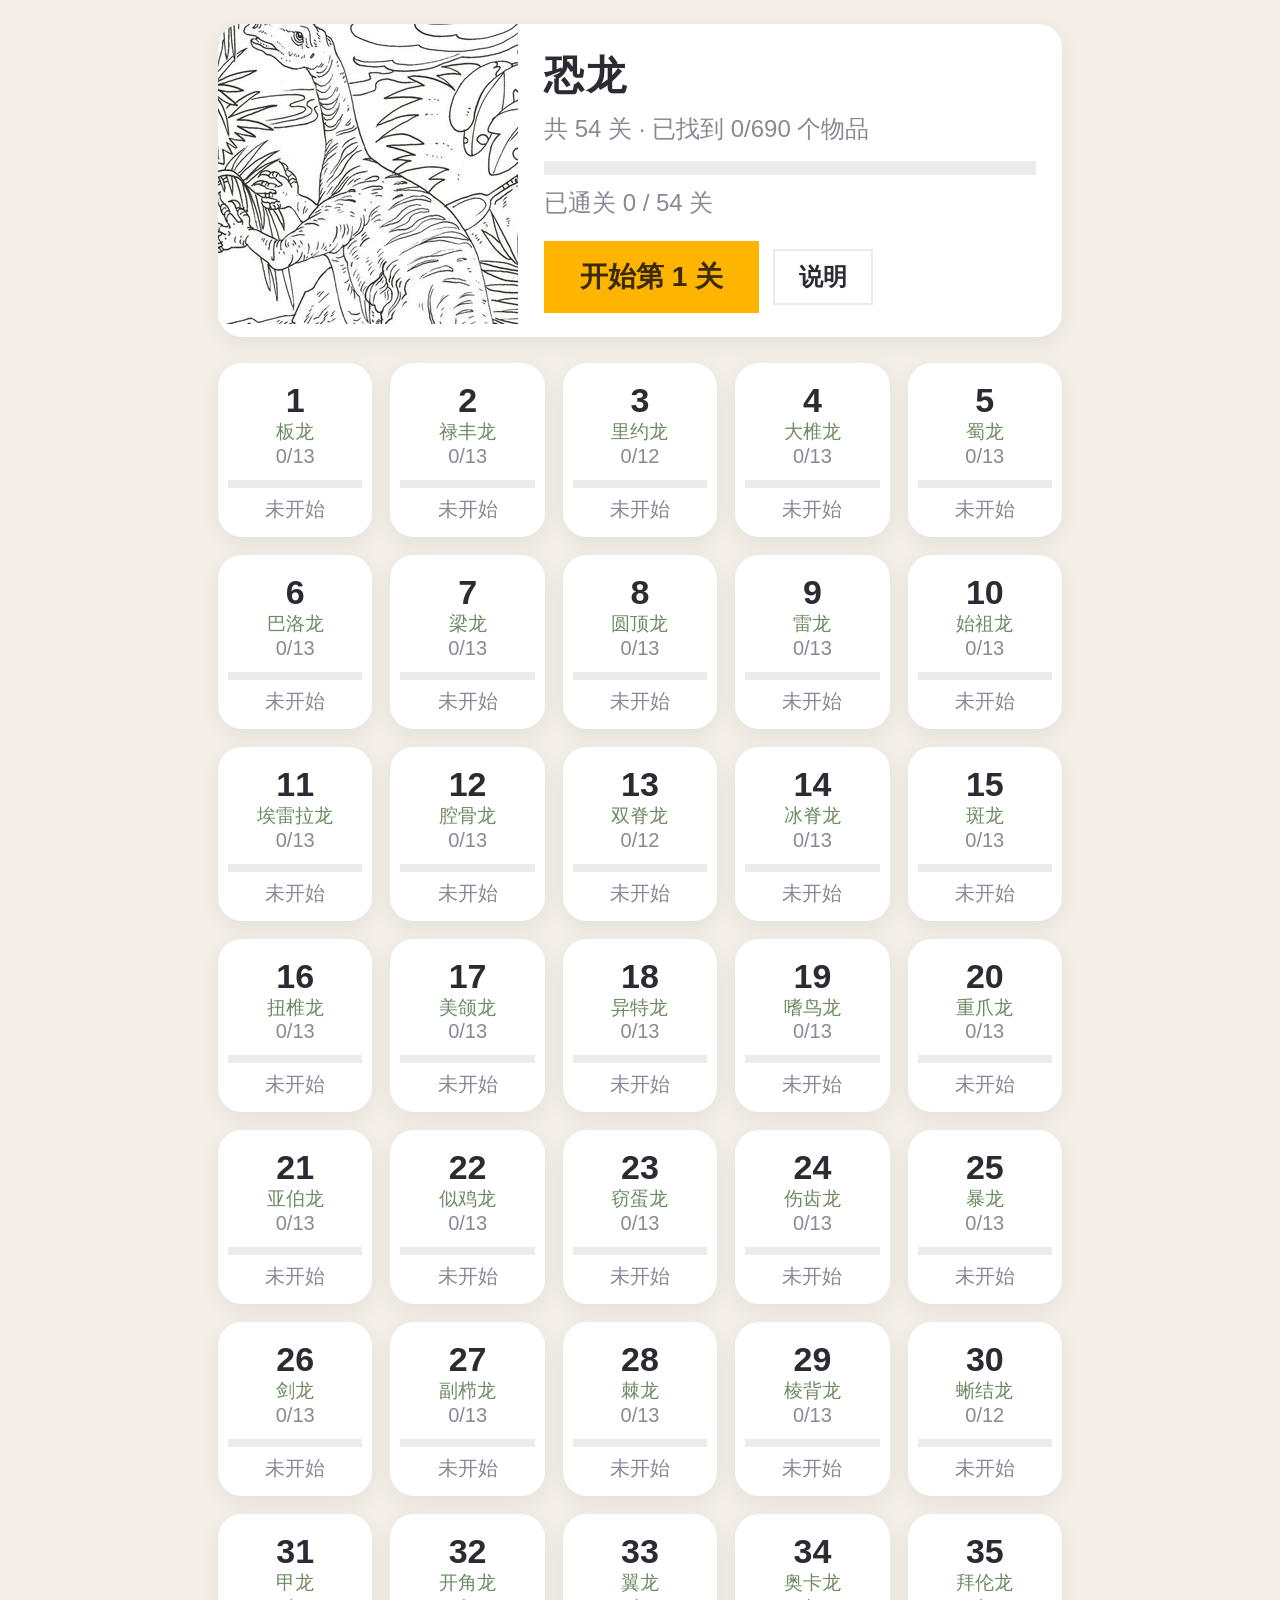
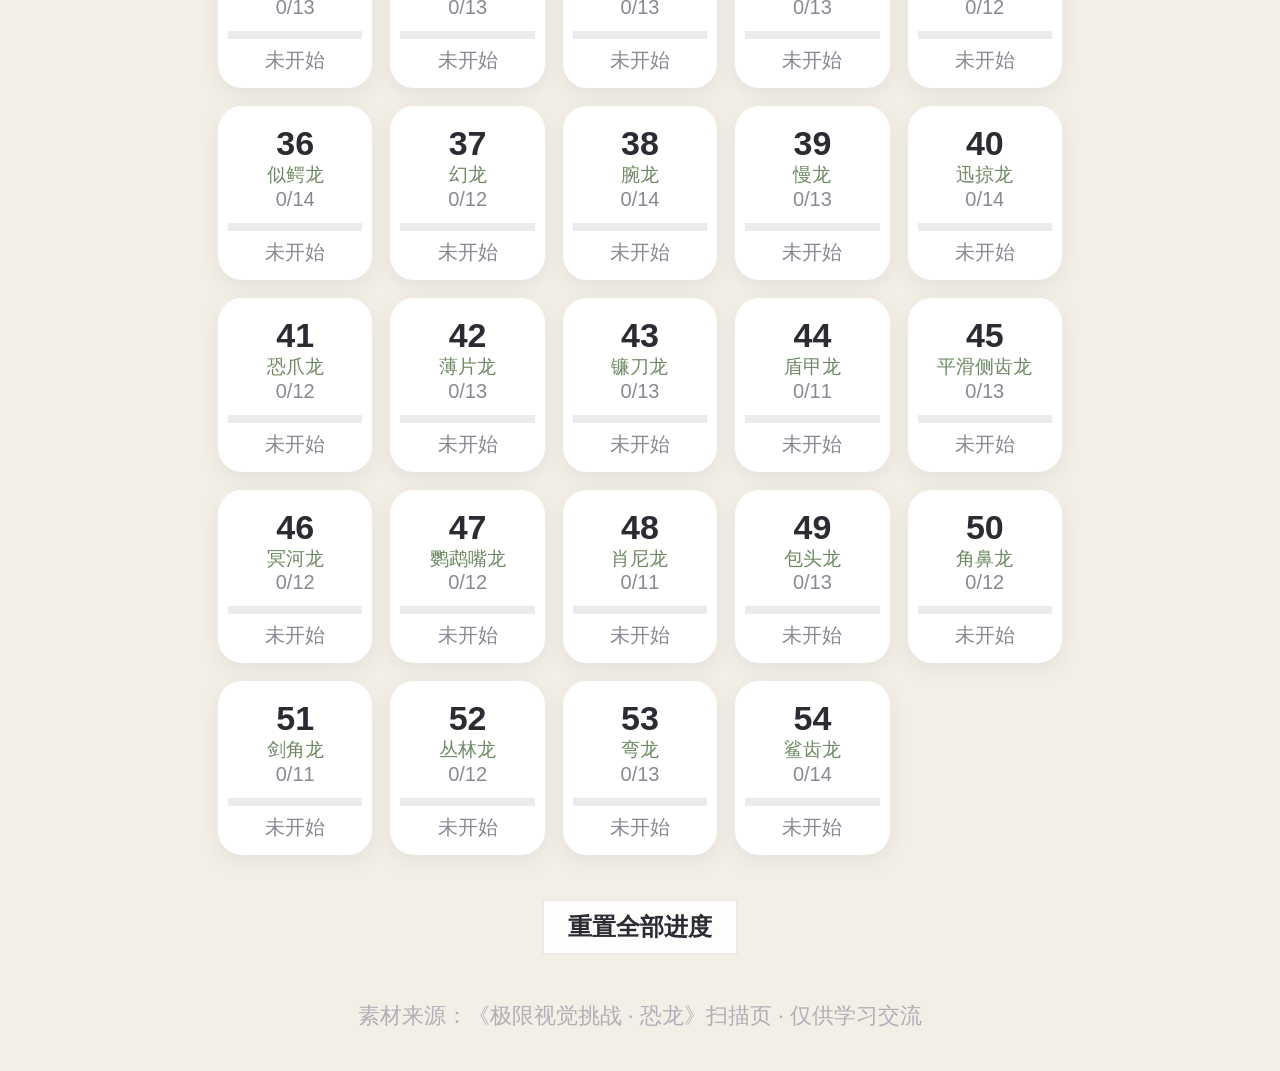
==== index.html @ f108454a "网页版：把站点搬到仓库根目录（去掉 batch 分层，补上 spr 精灵图）" ====
<!DOCTYPE html>
<html lang="zh-CN">
<head>
<meta charset="utf-8">
<meta name="viewport" content="width=device-width, initial-scale=1, viewport-fit=cover">
<title>恐龙 · 找物挑战</title>
<link rel="stylesheet" href="css/app.css">
<script>
document.documentElement.style.setProperty('--rpx', Math.min(1, Math.min(window.innerWidth, 900) / 750) + 'px');
</script>
</head>
<body>
<div class="app">
  <div class="wrap">

    <div class="hero card">
      <img class="hero-cover" id="cover" alt="封面" draggable="false">
      <div class="hero-body">
        <div class="hero-name" id="bookName">恐龙</div>
        <div class="hero-sub" id="heroSub"></div>
        <div class="progress-track"><div class="progress-fill" id="progressFill" style="width:0%"></div></div>
        <div class="hero-meta" id="heroMeta"></div>
        <div class="hero-btns">
          <button class="btn" id="btnContinue">开始第 1 关</button>
          <button class="btn ghost small" id="btnAbout">说明</button>
        </div>
      </div>
    </div>

    <div class="hint" id="hint" hidden></div>

    <div class="grid" id="grid"></div>

    <div class="foot">
      <button class="btn ghost small" id="btnReset">重置全部进度</button>
    </div>

    <div class="copy">素材来源：《极限视觉挑战 · 恐龙》扫描页 · 仅供学习交流</div>
  </div>
</div>

<script src="js/util.js"></script>
<script src="js/store.js"></script>
<script src="js/data.js"></script>
<script src="js/index.js"></script>
</body>
</html>
---- css/app.css ----
/* 网页版样式：由小程序版 app.wxss / index.wxss / play.wxss / about.wxss 转译而来。
   小程序里的 rpx（屏幕宽度 1/750）在网页上等价于 calc(N * var(--rpx))，
   --rpx 由 js/util.js 按窗口宽度算好后写在 :root 上
   （窗口宽 ≥750px 时取 1px，也就是回到小程序的"设计稿尺寸"）。 */

:root {
  --rpx: 1px;
  --bg: #f3efe6;
  --card: #ffffff;
  --ink: #2c2a33;
  --muted: #8b8794;
  --accent: #ffb400;
  --accent-deep: #e08e00;
  --found: #ffc93c;
  /* 分隔线配色：原书是米色纸 + 绿框绿线，这里取协调的绿 */
  --rule: rgba(104, 141, 99, 0.5);
  --frame: rgba(88, 126, 84, 0.75);
  --pane: 900px;   /* 桌面上的最大内容宽度，避免宽屏把画面拉得太散 */
}

* { box-sizing: border-box; }

/* .state / #game 这些元素自己带了 display 值，会盖掉 hidden 属性默认的 display:none，
   结果就是"隐藏"了还占着位置（整页因此被顶高、底栏被截）。这里统一定死。 */
[hidden] { display: none !important; }

html, body {
  margin: 0;
  padding: 0;
}

body {
  background: var(--bg);
  color: var(--ink);
  font-family: -apple-system, BlinkMacSystemFont, "PingFang SC", "Hiragino Sans GB",
               "Microsoft YaHei", "Noto Sans CJK SC", sans-serif;
  -webkit-font-smoothing: antialiased;
  -webkit-tap-highlight-color: transparent;
}

.app {
  width: 100%;
  max-width: var(--pane);
  margin: 0 auto;
  position: relative;
}

/* 手机浏览器：避开刘海和底部横条 */
.wrap {
  padding: calc(24 * var(--rpx)) calc(28 * var(--rpx)) calc(40 * var(--rpx));
  padding-top: calc(24 * var(--rpx) + env(safe-area-inset-top, 0px));
  padding-bottom: calc(40 * var(--rpx) + env(safe-area-inset-bottom, 0px));
}

.card {
  background: var(--card);
  border-radius: calc(24 * var(--rpx));
  box-shadow: 0 calc(6 * var(--rpx)) calc(20 * var(--rpx)) rgba(60, 45, 90, 0.08);
}

.title-lg {
  font-size: calc(44 * var(--rpx));
  font-weight: 700;
  letter-spacing: calc(2 * var(--rpx));
}

.sub {
  font-size: calc(26 * var(--rpx));
  color: var(--muted);
  margin-top: calc(8 * var(--rpx));
}

.btn {
  display: inline-flex;
  align-items: center;
  justify-content: center;
  background: var(--accent);
  color: #3a2c00;
  font-weight: 600;
  border: none;
  cursor: pointer;
  user-select: none;
  border-radius: 999rpx;
  padding: 0 calc(36 * var(--rpx));
  height: calc(72 * var(--rpx));
  line-height: 1;
  font-size: calc(28 * var(--rpx));
  font-family: inherit;
  transition: transform 0.08s ease, filter 0.15s ease;
}

.btn:hover { filter: brightness(1.06); }
.btn:active { transform: scale(0.97); }

.btn.ghost {
  background: rgba(255, 255, 255, 0.9);
  color: var(--ink);
  border: calc(2 * var(--rpx)) solid rgba(0, 0, 0, 0.08);
}

.btn.small {
  height: calc(56 * var(--rpx));
  padding: 0 calc(24 * var(--rpx));
  font-size: calc(24 * var(--rpx));
}

.btn.danger { background: #fdecea; color: #c0392b; border: calc(2 * var(--rpx)) solid rgba(192, 57, 43, 0.18); }

.progress-track {
  height: calc(14 * var(--rpx));
  border-radius: 999rpx;
  background: rgba(0, 0, 0, 0.08);
  overflow: hidden;
}

.progress-fill {
  height: 100%;
  background: linear-gradient(90deg, #ffd24d, #ff9f1c);
  border-radius: 999rpx;
  transition: width 0.3s ease;
}

.copy {
  margin-top: calc(46 * var(--rpx));
  font-size: calc(22 * var(--rpx));
  color: #b3adb8;
  text-align: center;
}

/* ---------------------------------------------------------------- 首页 */
.hero {
  display: flex;
  overflow: hidden;
  margin-bottom: calc(26 * var(--rpx));
}

.hero-cover {
  width: calc(300 * var(--rpx));
  height: calc(300 * var(--rpx));
  flex: none;
  background: #e8e4dc;
  object-fit: cover;
}

.hero-body {
  flex: 1;
  min-width: 0;
  padding: calc(24 * var(--rpx)) calc(26 * var(--rpx));
  display: flex;
  flex-direction: column;
  justify-content: center;
}

.hero-name {
  font-size: calc(40 * var(--rpx));
  font-weight: 700;
  letter-spacing: calc(2 * var(--rpx));
}

.hero-sub {
  font-size: calc(24 * var(--rpx));
  color: var(--muted);
  margin: calc(10 * var(--rpx)) 0 calc(16 * var(--rpx));
}

.hero-meta {
  font-size: calc(24 * var(--rpx));
  color: var(--muted);
  margin-top: calc(12 * var(--rpx));
}

.hero-btns {
  display: flex;
  gap: calc(14 * var(--rpx));
  align-items: center;
  margin-top: calc(22 * var(--rpx));
  flex-wrap: wrap;
}

.hint {
  padding: calc(40 * var(--rpx)) calc(8 * var(--rpx));
  color: var(--muted);
  font-size: calc(27 * var(--rpx));
}

.hint.err { color: #c0392b; }

.grid {
  display: grid;
  grid-template-columns: repeat(4, 1fr);
  gap: calc(18 * var(--rpx));
}

/* 桌面上 4 列会把格子拉得很宽，这里按可用宽度自动多排几列 */
@media (min-width: 640px) {
  .grid { grid-template-columns: repeat(auto-fill, minmax(calc(132 * var(--rpx)), 1fr)); }
}

.lv {
  padding: calc(18 * var(--rpx)) calc(10 * var(--rpx)) calc(14 * var(--rpx));
  text-align: center;
  cursor: pointer;
  transition: transform 0.08s ease, box-shadow 0.15s ease;
}

.lv:hover { transform: translateY(calc(-2 * var(--rpx))); }
.lv:active { transform: scale(0.98); }

.lv.done { background: linear-gradient(160deg, #fff6d8, #ffe9a8); }

.lv.started {
  background: #fffdf5;
  border: calc(2 * var(--rpx)) solid rgba(255, 180, 0, 0.45);
}

.lv-no {
  font-size: calc(34 * var(--rpx));
  font-weight: 700;
}

/* 恐龙名称：原书每页页眉上印的那个名字 */
.lv-name {
  font-size: calc(19 * var(--rpx));
  line-height: 1.15;
  color: #6d8a63;
  margin-top: calc(1 * var(--rpx));
  word-break: break-all;
}

.lv-title {
  font-size: calc(20 * var(--rpx));
  color: var(--muted);
  margin-top: calc(2 * var(--rpx));
}

.lv-bar {
  height: calc(8 * var(--rpx));
  border-radius: 999rpx;
  background: rgba(0, 0, 0, 0.08);
  margin: calc(12 * var(--rpx)) 0 calc(8 * var(--rpx));
  overflow: hidden;
}

.lv-bar-fill {
  height: 100%;
  background: #ffb400;
}

.lv-meta {
  font-size: calc(20 * var(--rpx));
  color: var(--muted);
}

.tag-ok {
  color: #d99a00;
  font-weight: 600;
}

.foot {
  margin-top: calc(44 * var(--rpx));
  display: flex;
  justify-content: center;
}

/* ---------------------------------------------------------------- 游戏页 */
.play {
  height: 100vh;
  height: 100dvh;
  display: flex;
  flex-direction: column;
  overflow: hidden auto;
  background: var(--bg);
}

.topbar {
  height: calc(92 * var(--rpx));
  display: flex;
  align-items: center;
  padding: 0 calc(16 * var(--rpx));
  gap: calc(10 * var(--rpx));
  flex: none;
}

.tb-btn {
  font-size: calc(26 * var(--rpx));
  padding: calc(10 * var(--rpx)) calc(20 * var(--rpx));
  border-radius: 999rpx;
  background: rgba(255, 255, 255, 0.9);
  color: var(--ink);
  border: calc(2 * var(--rpx)) solid rgba(0, 0, 0, 0.06);
  cursor: pointer;
  user-select: none;
  white-space: nowrap;
}

.tb-btn:active { transform: scale(0.97); }

.tb-btn.hint-btn {
  background: var(--accent);
  color: #3a2c00;
  border-color: transparent;
  font-weight: 600;
}

.tb-title {
  flex: 1;
  min-width: 0;
  font-size: calc(28 * var(--rpx));
  font-weight: 700;
  overflow: hidden;
  white-space: nowrap;
  text-overflow: ellipsis;
}

.tb-count {
  font-size: calc(26 * var(--rpx));
  color: var(--muted);
  margin-right: calc(6 * var(--rpx));
  white-space: nowrap;
}

.state {
  flex: 1;
  display: flex;
  align-items: center;
  justify-content: center;
  color: var(--muted);
  font-size: calc(28 * var(--rpx));
  padding: calc(60 * var(--rpx));
  text-align: center;
}

.board {
  flex: none;
  display: flex;
  flex-direction: row;
  align-items: stretch;
  padding: 0 calc(8 * var(--rpx));
}

.stage {
  position: relative;
  flex: 1;
  min-width: 0;
}

.picbox {
  position: absolute;
  /* 边框不改内容盒尺寸：图片正好是 box.width，hot 覆盖块也就正好贴在图上 */
  box-sizing: content-box;
  background: #fff;
  border: calc(3 * var(--rpx)) solid var(--frame);
  border-radius: calc(6 * var(--rpx));
  overflow: hidden;
  box-shadow: 0 calc(8 * var(--rpx)) calc(24 * var(--rpx)) rgba(60, 45, 90, 0.14);
  cursor: crosshair;
  touch-action: manipulation;
}

/* 图片宽高由 js/play.js 按排版结果写成行内样式（和小程序一致） */
.pic { display: block; }

.hot {
  position: absolute;
  overflow: hidden;
  pointer-events: none;
}

.hot img { display: block; }

.pulse {
  position: absolute;
  transform: translate(-50%, -50%);
  border-radius: 999rpx;
  border: calc(6 * var(--rpx)) solid #ffb400;
  box-shadow: 0 0 calc(24 * var(--rpx)) rgba(255, 180, 0, 0.7) inset,
              0 0 calc(20 * var(--rpx)) rgba(255, 180, 0, 0.6);
  animation: pulse 1.3s ease-out infinite;
  pointer-events: none;
}

@keyframes pulse {
  0%   { opacity: 0.95; transform: translate(-50%, -50%) scale(0.72); }
  70%  { opacity: 0.25; transform: translate(-50%, -50%) scale(1.06); }
  100% { opacity: 0;    transform: translate(-50%, -50%) scale(1.12); }
}

/* 点错了：在点的位置闪一个圈。小程序只有短振动，桌面上得看得见 */
.miss {
  position: absolute;
  width: calc(78 * var(--rpx));
  height: calc(78 * var(--rpx));
  margin-left: calc(-39 * var(--rpx));
  margin-top: calc(-39 * var(--rpx));
  border-radius: 50%;
  border: calc(5 * var(--rpx)) solid rgba(206, 74, 74, 0.9);
  box-shadow: 0 0 calc(16 * var(--rpx)) rgba(206, 74, 74, 0.45);
  pointer-events: none;
  animation: miss 0.4s ease-out forwards;
}

@keyframes miss {
  0%   { opacity: 0.95; transform: scale(0.45); }
  100% { opacity: 0;    transform: scale(1.1); }
}

/* 物品栏与主图之间、以及格与格之间的分隔线 */
.sidebar {
  flex: none;
  display: flex;
  flex-direction: column;
  border-left: calc(2 * var(--rpx)) solid var(--rule);
}

.sidecell {
  flex: 1;
  min-height: 0;
  display: flex;
  align-items: center;
  justify-content: center;
  border-bottom: calc(2 * var(--rpx)) solid var(--rule);
}

.sidecell:last-child { border-bottom: none; }

.footblock {
  flex: none;
  display: flex;
  flex-direction: column;
  align-items: stretch;
  padding: 0 calc(8 * var(--rpx));
  border-top: calc(2 * var(--rpx)) solid var(--rule);
}

.footrow {
  flex: none;
  display: flex;
  flex-direction: row;
  align-items: stretch;
  justify-content: center;
  overflow: hidden;
  border-bottom: calc(2 * var(--rpx)) solid var(--rule);
}

.footrow:last-child { border-bottom: none; }

.footcell {
  flex: none;
  display: flex;
  align-items: center;
  justify-content: center;
  border-left: calc(2 * var(--rpx)) solid var(--rule);
}

.footcell:first-child { border-left: none; }

.cell {
  flex: none;
  display: flex;
  flex-direction: column;
  align-items: center;
  justify-content: center;
  border-radius: calc(12 * var(--rpx));
  background: rgba(255, 255, 255, 0.85);
  border: calc(2 * var(--rpx)) solid rgba(0, 0, 0, 0.06);
  overflow: hidden;
  position: relative;
  cursor: pointer;
  user-select: none;
}

.cell:active { filter: brightness(0.97); }

/* 物品名称：原书印在每个图标下面的绿色字 */
.cname {
  color: #6d8a63;
  white-space: nowrap;
  text-align: center;
  max-width: 100%;
  overflow: hidden;
}

.cell.found {
  background: linear-gradient(160deg, #fff3c4, #ffe08a);
  border-color: #ffc400;
  box-shadow: 0 0 0 calc(4 * var(--rpx)) rgba(255, 200, 0, 0.28);
}

.crop {
  overflow: hidden;
  position: relative;
}

.crop img { display: block; }

/* ---------------------------------------------------------------- 浮层 */
.overlay {
  position: fixed;
  inset: 0;
  background: rgba(28, 22, 40, 0.55);
  display: flex;
  align-items: center;
  justify-content: center;
  z-index: 20;
}

.overlay[hidden] { display: none; }

.panel {
  width: calc(560 * var(--rpx));
  max-width: calc(100vw - calc(40 * var(--rpx)));
  padding: calc(40 * var(--rpx)) calc(30 * var(--rpx)) calc(34 * var(--rpx));
  text-align: center;
}

.panel-emoji { font-size: calc(76 * var(--rpx)); }
.panel-title { font-size: calc(40 * var(--rpx)); font-weight: 700; margin-top: calc(10 * var(--rpx)); }
.panel-sub { font-size: calc(26 * var(--rpx)); color: var(--muted); margin-top: calc(8 * var(--rpx)); }

.panel-btns {
  display: flex;
  gap: calc(14 * var(--rpx));
  justify-content: center;
  margin-top: calc(32 * var(--rpx));
  flex-wrap: wrap;
}

.overlay.story {
  flex-direction: column;
  background: rgba(28, 22, 40, 0.82);
  padding: calc(40 * var(--rpx)) calc(24 * var(--rpx));
  cursor: zoom-out;
  overflow: hidden auto;
}

.story-img {
  width: 100%;
  max-width: var(--pane);
  border-radius: calc(20 * var(--rpx));
  background: #fff;
}

.story-tip {
  color: #fff;
  font-size: calc(24 * var(--rpx));
  margin-top: calc(20 * var(--rpx));
  opacity: 0.8;
}

/* ---------------------------------------------------------------- 说明页 */
.box {
  margin-top: calc(20 * var(--rpx));
  padding: calc(28 * var(--rpx)) calc(26 * var(--rpx));
}

.li {
  font-size: calc(28 * var(--rpx));
  line-height: 1.7;
  color: #46424f;
}

.li.small { font-size: calc(24 * var(--rpx)); color: var(--muted); }

.li.tip { margin-top: calc(16 * var(--rpx)); line-height: 1.5; }

.mt { margin-top: calc(46 * var(--rpx)); font-size: calc(34 * var(--rpx)); }

.row {
  display: flex;
  gap: calc(16 * var(--rpx));
  margin-top: calc(20 * var(--rpx));
  flex-wrap: wrap;
}

kbd {
  display: inline-block;
  padding: calc(2 * var(--rpx)) calc(8 * var(--rpx));
  border-radius: calc(6 * var(--rpx));
  background: #f0ede6;
  border: calc(1 * var(--rpx)) solid rgba(0, 0, 0, 0.1);
  font-family: ui-monospace, Consolas, monospace;
  font-size: calc(22 * var(--rpx));
  color: #46424f;
}

/* ---------------------------------------------------------------- 提示条 / 确认框 */
.toast {
  position: fixed;
  left: 50%;
  bottom: 12vh;
  transform: translateX(-50%);
  background: rgba(28, 22, 40, 0.86);
  color: #fff;
  font-size: calc(26 * var(--rpx));
  padding: calc(16 * var(--rpx)) calc(28 * var(--rpx));
  border-radius: 999rpx;
  z-index: 60;
  opacity: 0;
  pointer-events: none;
  transition: opacity 0.18s ease;
  max-width: 80vw;
  text-align: center;
}

.toast.show { opacity: 1; }

.dialog {
  position: fixed;
  inset: 0;
  background: rgba(28, 22, 40, 0.55);
  display: flex;
  align-items: center;
  justify-content: center;
  z-index: 50;
}

.dialog[hidden] { display: none; }

.dialog-box {
  width: calc(560 * var(--rpx));
  max-width: calc(100vw - calc(40 * var(--rpx)));
  background: #fff;
  border-radius: calc(24 * var(--rpx));
  padding: calc(34 * var(--rpx)) calc(30 * var(--rpx)) calc(24 * var(--rpx));
  text-align: center;
}

.dialog-title { font-size: calc(32 * var(--rpx)); font-weight: 700; }
.dialog-body { font-size: calc(26 * var(--rpx)); color: #5c5866; margin-top: calc(14 * var(--rpx)); line-height: 1.6; }

.dialog-btns {
  display: flex;
  gap: calc(16 * var(--rpx));
  margin-top: calc(28 * var(--rpx));
}

.dialog-btns .btn { flex: 1; }

.dialog-btns .btn.danger { background: #fff; color: #c0392b; border: calc(2 * var(--rpx)) solid #f0c8c2; }
.dialog-btns .btn.danger:hover { background: #fdecea; }
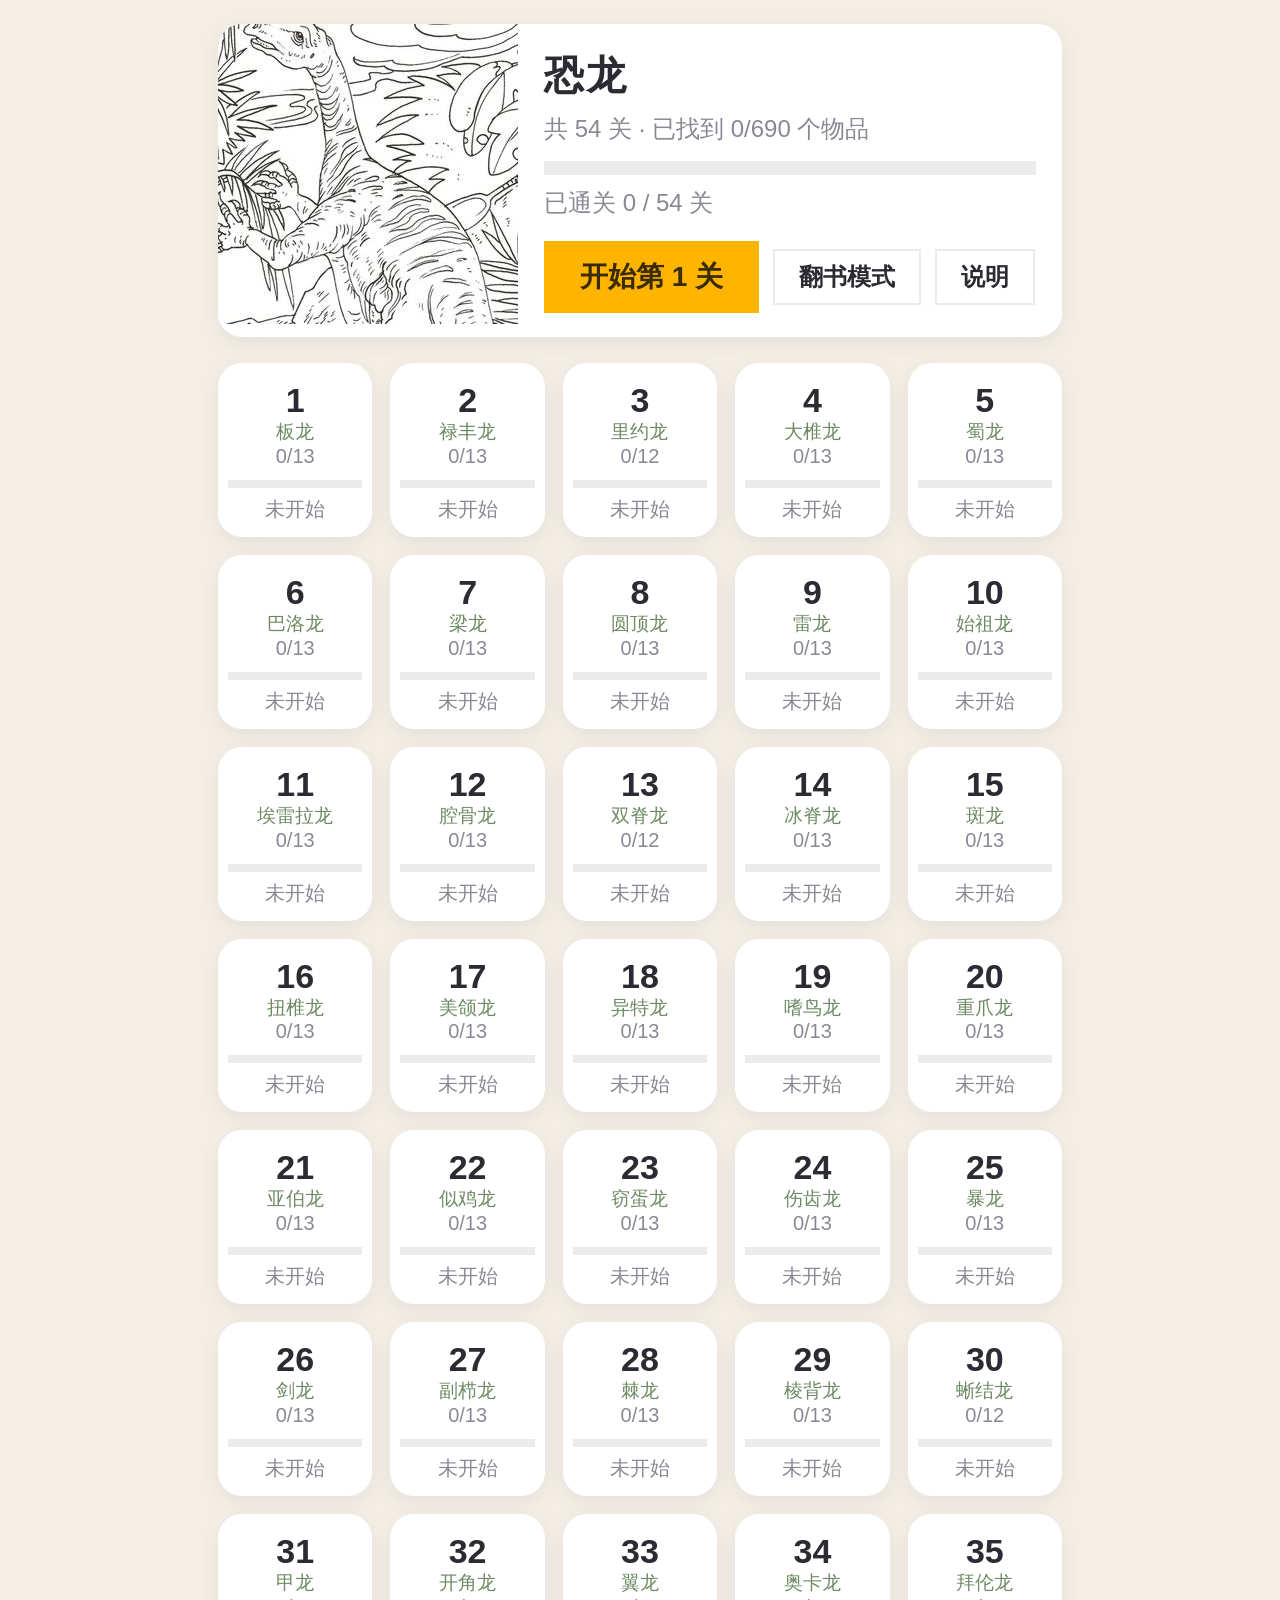
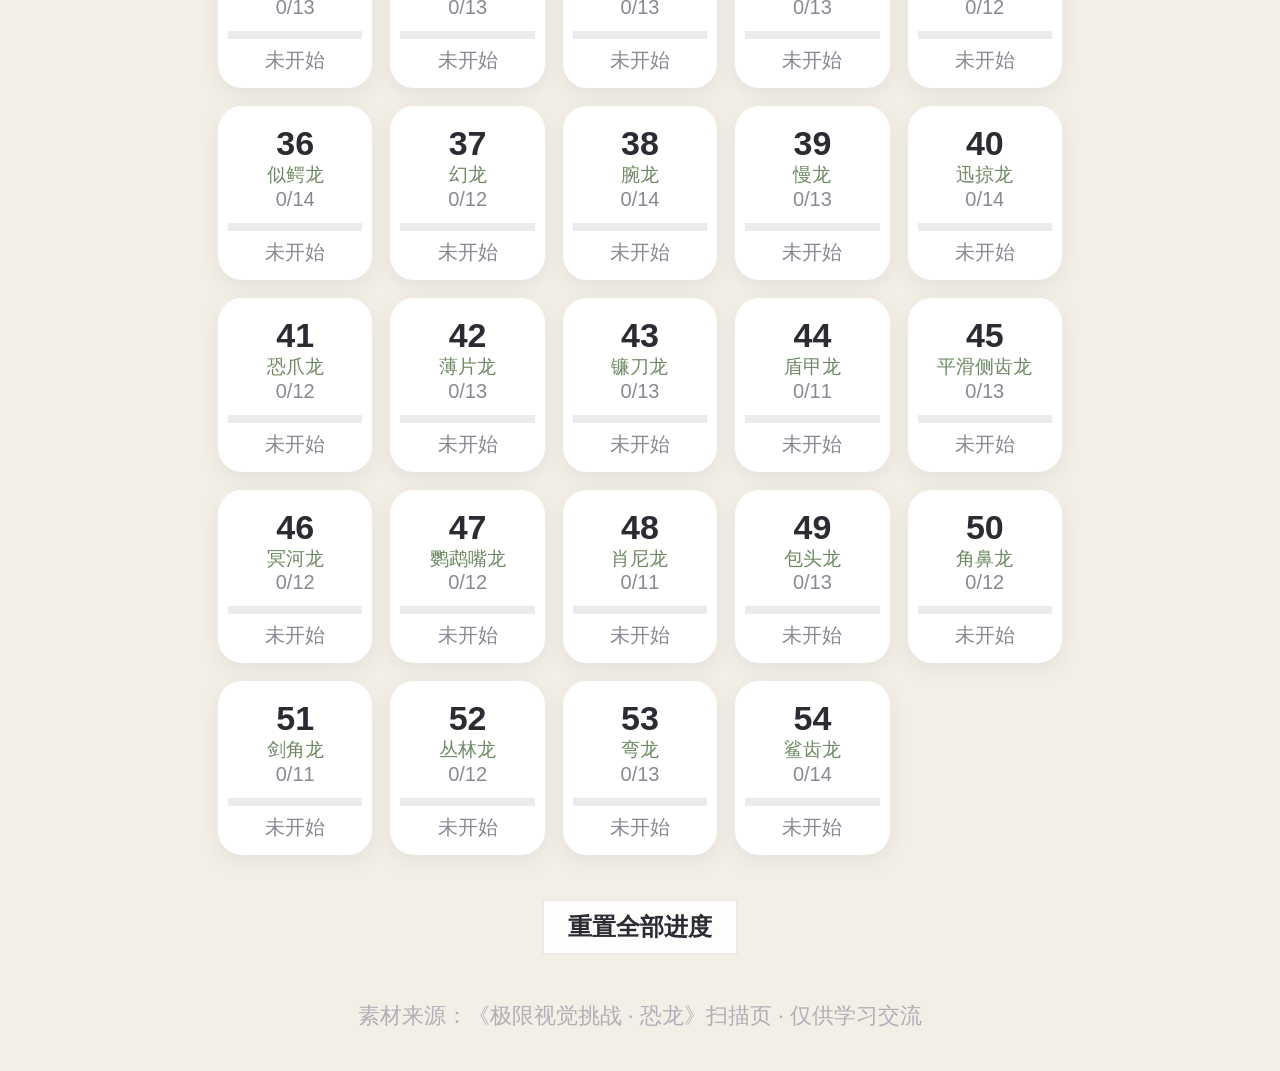
==== commit dfee29a5: "网页版：把站点搬到仓库根目录（去掉 batch 分层，补上 spr 精灵图）" ====
--- a/index.html
+++ b/index.html
@@ -4,7 +4,7 @@
 <meta charset="utf-8">
 <meta name="viewport" content="width=device-width, initial-scale=1, viewport-fit=cover">
 <title>恐龙 · 找物挑战</title>
-<link rel="stylesheet" href="css/app.css">
+<link rel="stylesheet" href="css/app.css?v=20260925">
 <script>
 document.documentElement.style.setProperty('--rpx', Math.min(1, Math.min(window.innerWidth, 900) / 750) + 'px');
 </script>
@@ -22,6 +22,7 @@
         <div class="hero-meta" id="heroMeta"></div>
         <div class="hero-btns">
           <button class="btn" id="btnContinue">开始第 1 关</button>
+          <button class="btn ghost small" id="btnBook">翻书模式</button>
           <button class="btn ghost small" id="btnAbout">说明</button>
         </div>
       </div>
@@ -39,9 +40,10 @@
   </div>
 </div>
 
-<script src="js/util.js"></script>
-<script src="js/store.js"></script>
-<script src="js/data.js"></script>
-<script src="js/index.js"></script>
+<script src="js/util.js?v=20260925"></script>
+<script src="js/store.js?v=20260925"></script>
+<!-- 关卡数据按分钟时间戳加载：手工修正了某个物品的位置之后立刻生效，不会被浏览器缓存卡住 -->
+<script>document.write('<script src="js/data.js?t=' + Math.floor(Date.now() / 60000) + '"><\/script>')</script>
+<script src="js/index.js?v=20260925"></script>
 </body>
 </html>
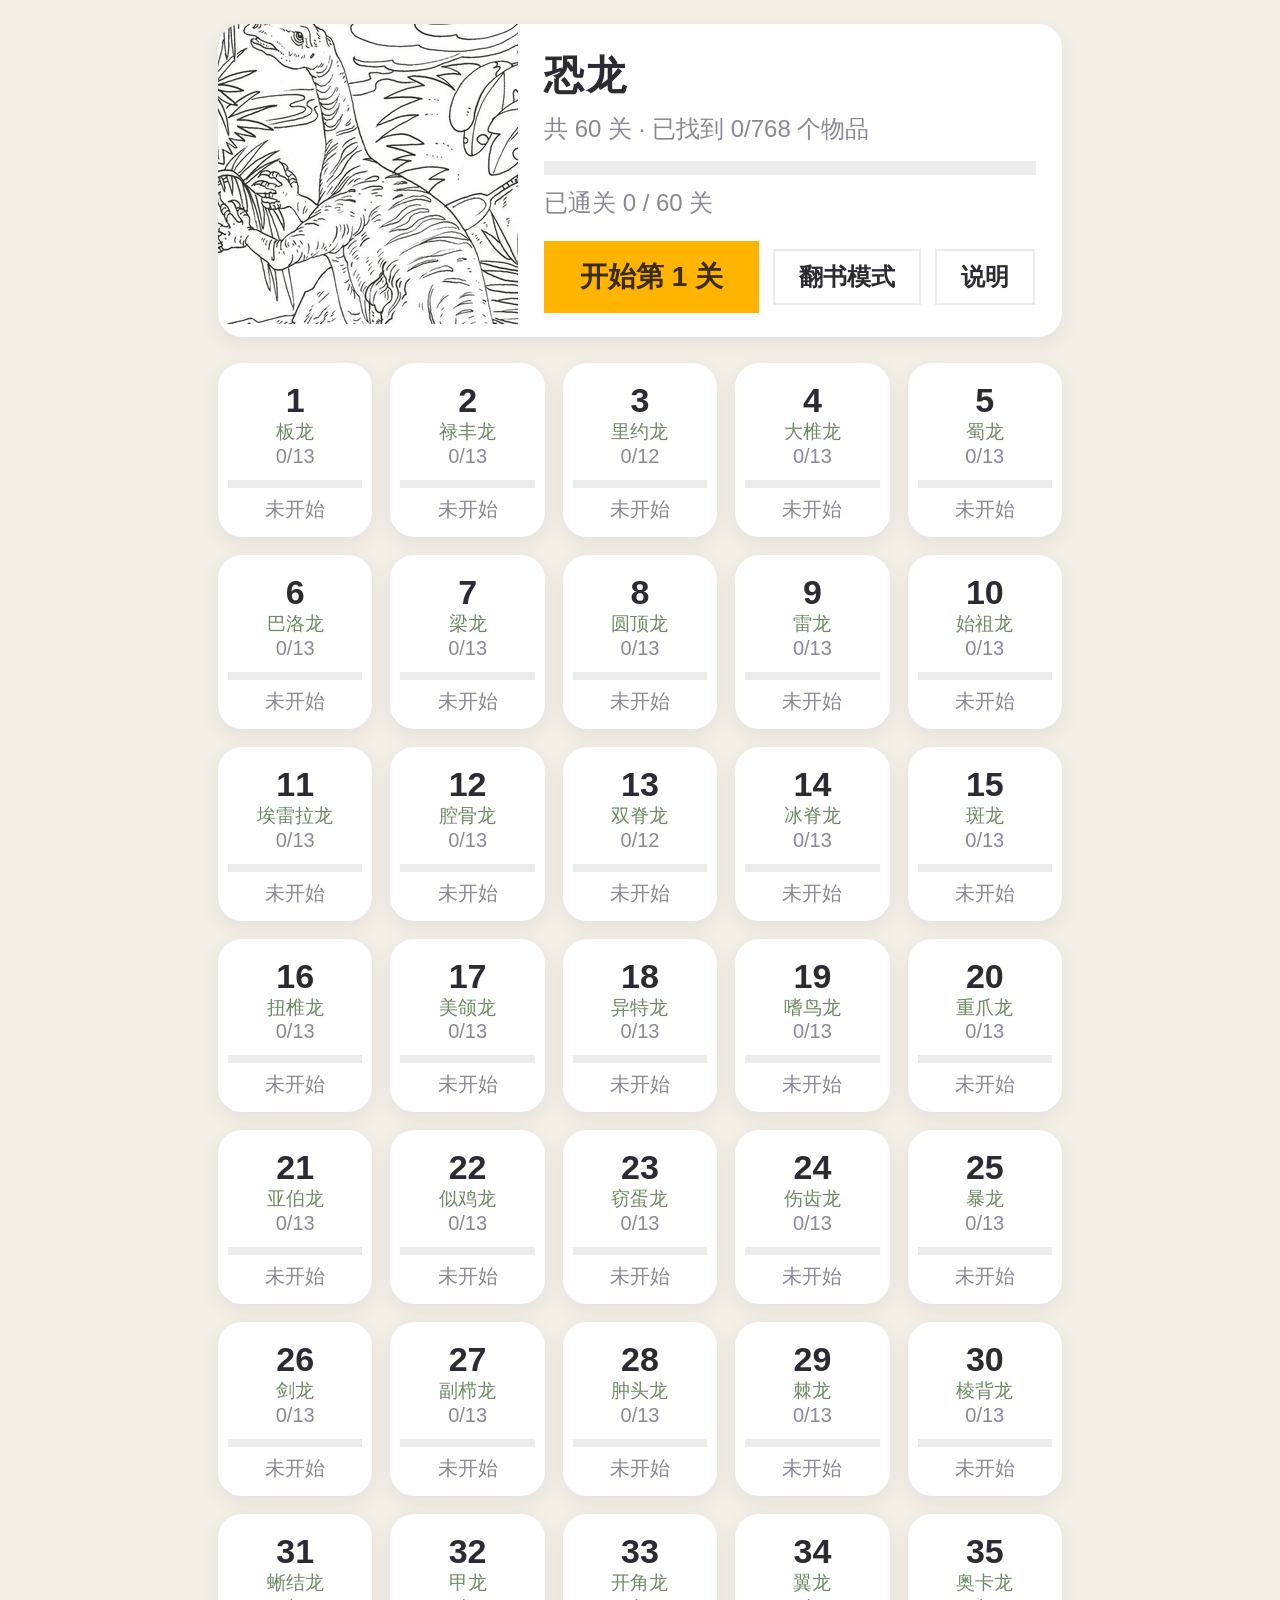
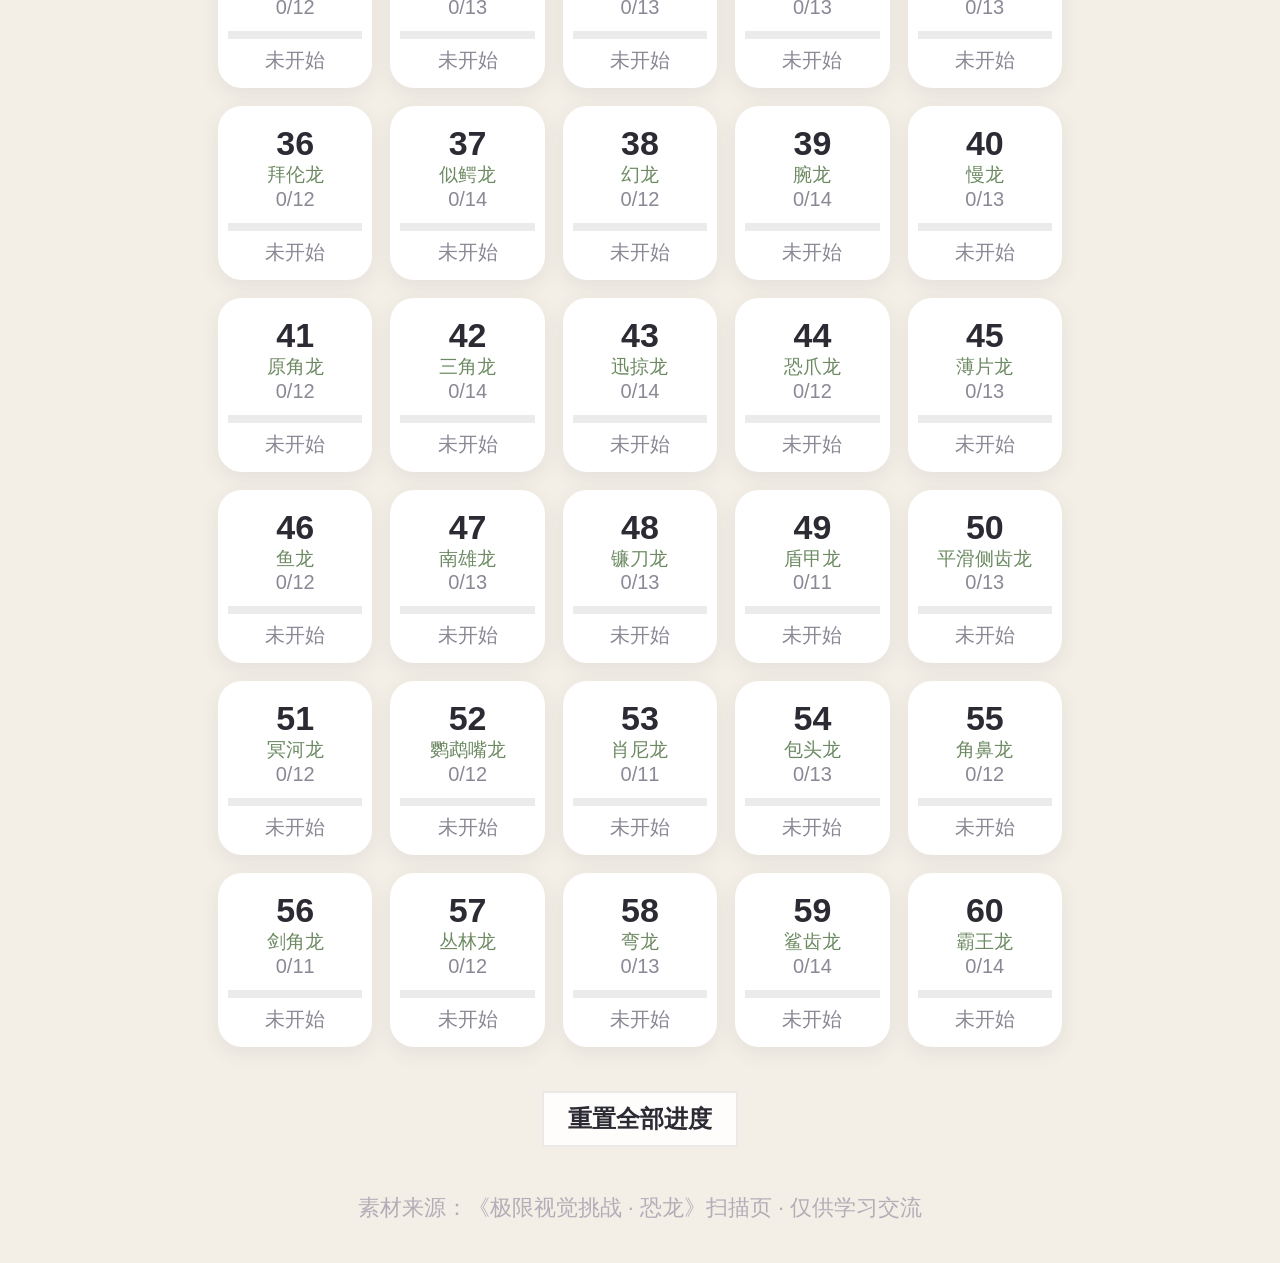
==== commit f213ca24: "网页版：把站点搬到仓库根目录（去掉 batch 分层，补上 spr 精灵图）" ====
--- a/index.html
+++ b/index.html
@@ -4,7 +4,7 @@
 <meta charset="utf-8">
 <meta name="viewport" content="width=device-width, initial-scale=1, viewport-fit=cover">
 <title>恐龙 · 找物挑战</title>
-<link rel="stylesheet" href="css/app.css?v=20260925">
+<link rel="stylesheet" href="css/app.css?v=20260928">
 <script>
 document.documentElement.style.setProperty('--rpx', Math.min(1, Math.min(window.innerWidth, 900) / 750) + 'px');
 </script>
--- a/css/app.css
+++ b/css/app.css
@@ -367,6 +367,37 @@
 }
 
 .hot img { display: block; }
+
+/* 三颗心：放在顶栏里（不压住要找物的图），点错一次掉一颗 */
+.hearts {
+  flex: none;
+  display: flex;
+  gap: calc(2 * var(--rpx));
+  font-size: calc(22 * var(--rpx));
+  line-height: 1;
+  color: #e2504a;
+  white-space: nowrap;
+  user-select: none;
+}
+
+.hearts .heart {
+  transition: transform 0.2s ease, opacity 0.2s ease, color 0.2s ease;
+}
+
+.hearts .heart.lost {
+  color: #cfc7bd;
+  transform: scale(0.86);
+}
+
+.hearts.hit .heart:not(.lost) {
+  animation: heartLost 0.34s ease;
+}
+
+@keyframes heartLost {
+  0% { transform: scale(1.5); }
+  60% { transform: scale(0.9); }
+  100% { transform: scale(1); }
+}
 
 .pulse {
   position: absolute;
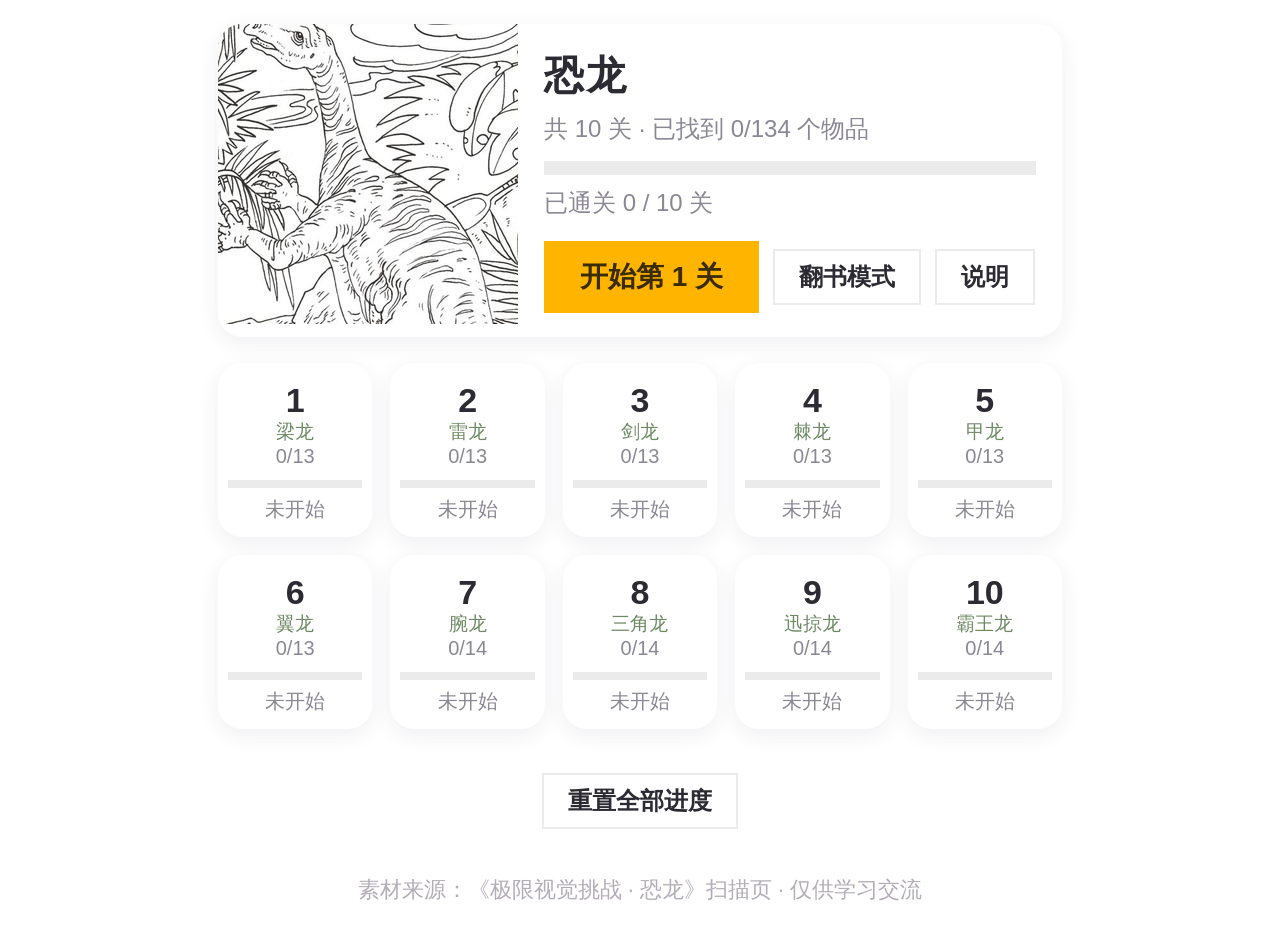
==== commit 3a1f437e: "网页版：只保留 10 关（按知名度挑的顶级恐龙，关号重排 1…10），背景改纯白" ====
--- a/index.html
+++ b/index.html
@@ -4,7 +4,7 @@
 <meta charset="utf-8">
 <meta name="viewport" content="width=device-width, initial-scale=1, viewport-fit=cover">
 <title>恐龙 · 找物挑战</title>
-<link rel="stylesheet" href="css/app.css?v=20260928">
+<link rel="stylesheet" href="css/app.css?v=20261014">
 <script>
 document.documentElement.style.setProperty('--rpx', Math.min(1, Math.min(window.innerWidth, 900) / 750) + 'px');
 </script>
@@ -41,9 +41,9 @@
 </div>
 
 <script src="js/util.js?v=20260925"></script>
-<script src="js/store.js?v=20260925"></script>
+<script src="js/store.js?v=20261014"></script>
 <!-- 关卡数据按分钟时间戳加载：手工修正了某个物品的位置之后立刻生效，不会被浏览器缓存卡住 -->
 <script>document.write('<script src="js/data.js?t=' + Math.floor(Date.now() / 60000) + '"><\/script>')</script>
-<script src="js/index.js?v=20260925"></script>
+<script src="js/index.js?v=20261014"></script>
 </body>
 </html>
--- a/css/app.css
+++ b/css/app.css
@@ -5,7 +5,8 @@
 
 :root {
   --rpx: 1px;
-  --bg: #f3efe6;
+  /* 背景统一纯白（原来是原书纸色的米色 #f3efe6） */
+  --bg: #ffffff;
   --card: #ffffff;
   --ink: #2c2a33;
   --muted: #8b8794;
@@ -138,7 +139,7 @@
   width: calc(300 * var(--rpx));
   height: calc(300 * var(--rpx));
   flex: none;
-  background: #e8e4dc;
+  background: #fff;
   object-fit: cover;
 }
 
@@ -208,8 +209,10 @@
 
 .lv.done { background: linear-gradient(160deg, #fff6d8, #ffe9a8); }
 
+/* 通关的格子留金色（那是"已通关"的提示），刚开始的格子也回到纯白，
+   靠那圈金色描边表示"有进度" */
 .lv.started {
-  background: #fffdf5;
+  background: #fff;
   border: calc(2 * var(--rpx)) solid rgba(255, 180, 0, 0.45);
 }
 
@@ -492,7 +495,7 @@
   align-items: center;
   justify-content: center;
   border-radius: calc(12 * var(--rpx));
-  background: rgba(255, 255, 255, 0.85);
+  background: #fff;
   border: calc(2 * var(--rpx)) solid rgba(0, 0, 0, 0.06);
   overflow: hidden;
   position: relative;
@@ -525,10 +528,12 @@
 .crop img { display: block; }
 
 /* ---------------------------------------------------------------- 浮层 */
+/* 遮罩也换成白的（原来是半透明黑）：底下压着的东西只是"变淡"，
+   面板靠边框 + 影子跟背景分开，不然白底白板会糊在一起 */
 .overlay {
   position: fixed;
   inset: 0;
-  background: rgba(28, 22, 40, 0.55);
+  background: rgba(255, 255, 255, 0.88);
   display: flex;
   align-items: center;
   justify-content: center;
@@ -542,9 +547,21 @@
   max-width: calc(100vw - calc(40 * var(--rpx)));
   padding: calc(40 * var(--rpx)) calc(30 * var(--rpx)) calc(34 * var(--rpx));
   text-align: center;
+  border: calc(2 * var(--rpx)) solid rgba(0, 0, 0, 0.08);
+  box-shadow: 0 calc(10 * var(--rpx)) calc(30 * var(--rpx)) rgba(0, 0, 0, 0.14);
 }
 
 .panel-emoji { font-size: calc(76 * var(--rpx)); }
+
+/* 失败面板顶上那张表情（"你是个乐乐"猫） */
+.panel-emoji-img {
+  display: block;
+  margin: 0 auto;
+  width: calc(210 * var(--rpx));
+  max-width: 46%;
+  border-radius: calc(18 * var(--rpx));
+  box-shadow: 0 calc(4 * var(--rpx)) calc(14 * var(--rpx)) rgba(0, 0, 0, 0.12);
+}
 .panel-title { font-size: calc(40 * var(--rpx)); font-weight: 700; margin-top: calc(10 * var(--rpx)); }
 .panel-sub { font-size: calc(26 * var(--rpx)); color: var(--muted); margin-top: calc(8 * var(--rpx)); }
 
@@ -558,7 +575,7 @@
 
 .overlay.story {
   flex-direction: column;
-  background: rgba(28, 22, 40, 0.82);
+  background: rgba(255, 255, 255, 0.96);
   padding: calc(40 * var(--rpx)) calc(24 * var(--rpx));
   cursor: zoom-out;
   overflow: hidden auto;
@@ -569,13 +586,14 @@
   max-width: var(--pane);
   border-radius: calc(20 * var(--rpx));
   background: #fff;
+  border: calc(2 * var(--rpx)) solid rgba(0, 0, 0, 0.08);
 }
 
 .story-tip {
-  color: #fff;
+  color: var(--muted);
   font-size: calc(24 * var(--rpx));
   margin-top: calc(20 * var(--rpx));
-  opacity: 0.8;
+  opacity: 0.9;
 }
 
 /* ---------------------------------------------------------------- 说明页 */
@@ -607,7 +625,7 @@
   display: inline-block;
   padding: calc(2 * var(--rpx)) calc(8 * var(--rpx));
   border-radius: calc(6 * var(--rpx));
-  background: #f0ede6;
+  background: #fff;
   border: calc(1 * var(--rpx)) solid rgba(0, 0, 0, 0.1);
   font-family: ui-monospace, Consolas, monospace;
   font-size: calc(22 * var(--rpx));
@@ -620,8 +638,10 @@
   left: 50%;
   bottom: 12vh;
   transform: translateX(-50%);
-  background: rgba(28, 22, 40, 0.86);
-  color: #fff;
+  background: #fff;
+  color: #46424f;
+  border: calc(2 * var(--rpx)) solid rgba(0, 0, 0, 0.1);
+  box-shadow: 0 calc(6 * var(--rpx)) calc(20 * var(--rpx)) rgba(0, 0, 0, 0.14);
   font-size: calc(26 * var(--rpx));
   padding: calc(16 * var(--rpx)) calc(28 * var(--rpx));
   border-radius: 999rpx;
@@ -638,7 +658,7 @@
 .dialog {
   position: fixed;
   inset: 0;
-  background: rgba(28, 22, 40, 0.55);
+  background: rgba(255, 255, 255, 0.88);
   display: flex;
   align-items: center;
   justify-content: center;
@@ -652,6 +672,8 @@
   max-width: calc(100vw - calc(40 * var(--rpx)));
   background: #fff;
   border-radius: calc(24 * var(--rpx));
+  border: calc(2 * var(--rpx)) solid rgba(0, 0, 0, 0.08);
+  box-shadow: 0 calc(10 * var(--rpx)) calc(30 * var(--rpx)) rgba(0, 0, 0, 0.14);
   padding: calc(34 * var(--rpx)) calc(30 * var(--rpx)) calc(24 * var(--rpx));
   text-align: center;
 }
